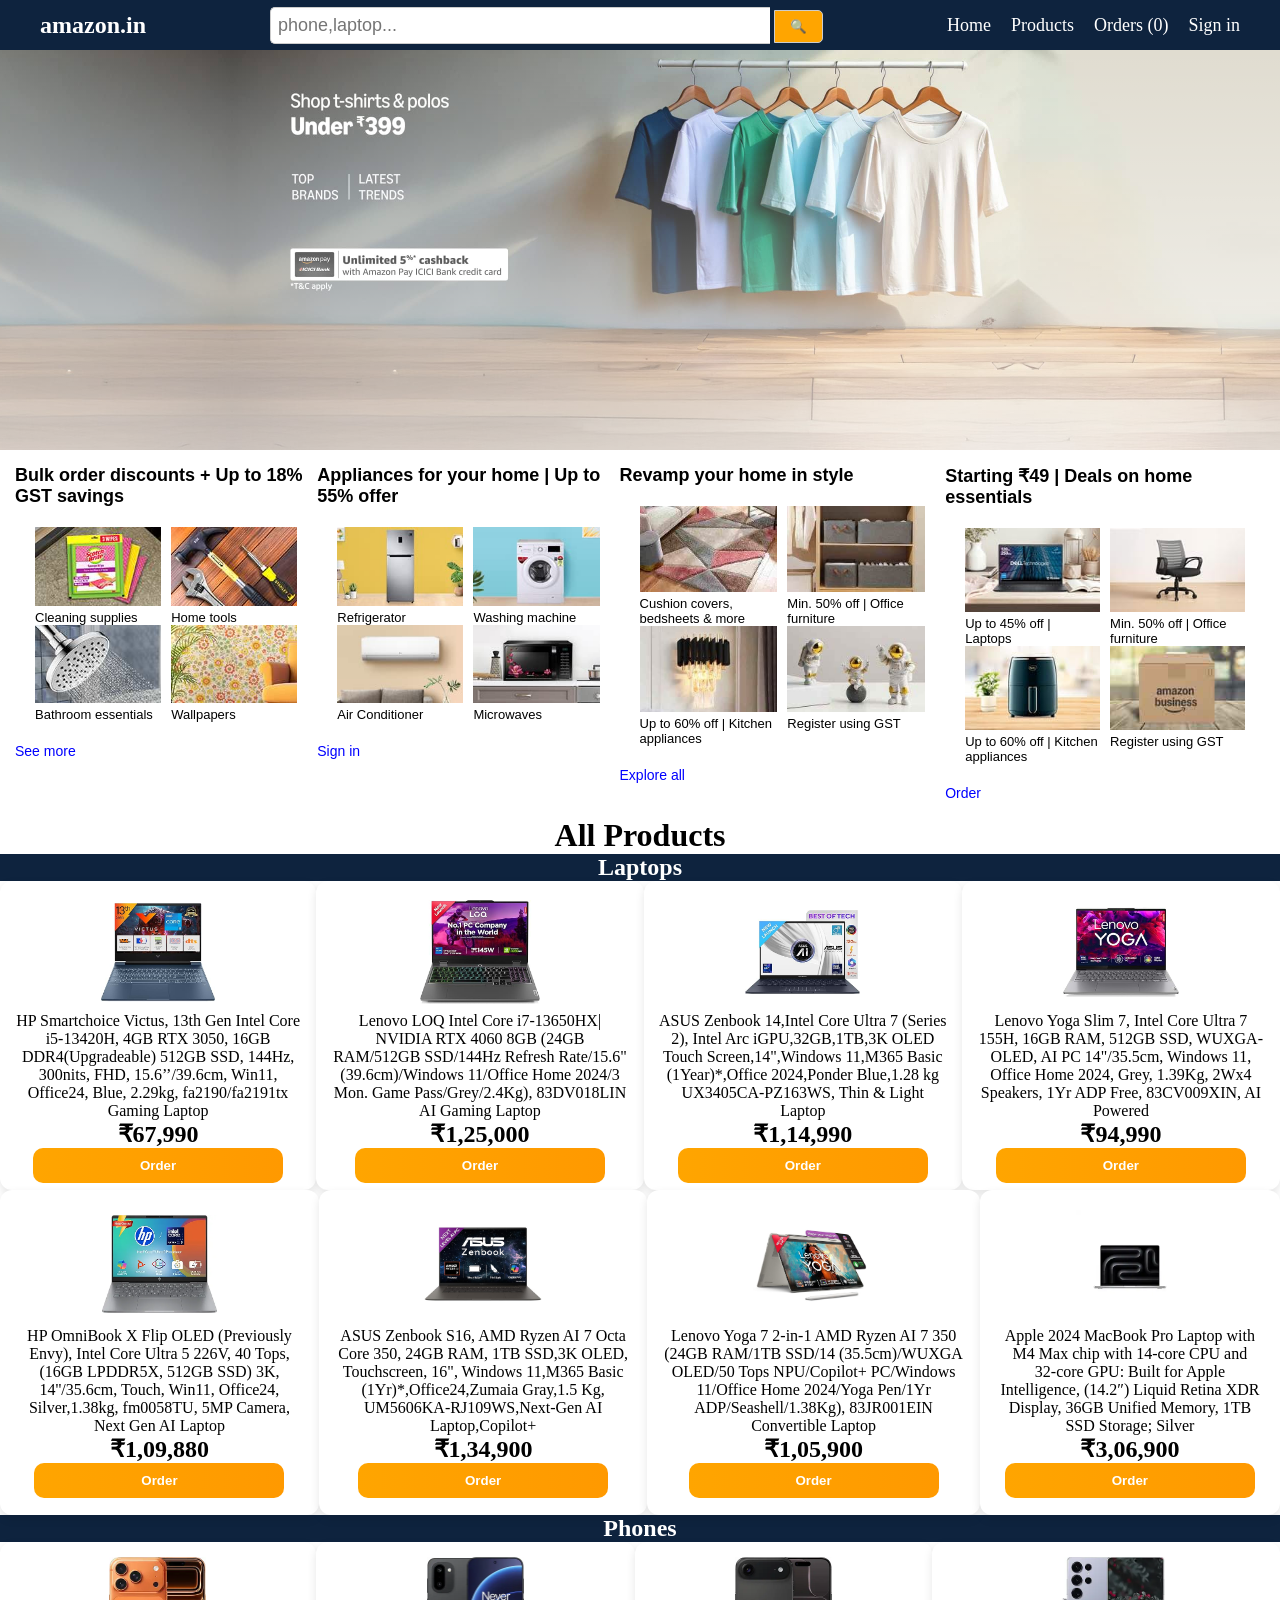
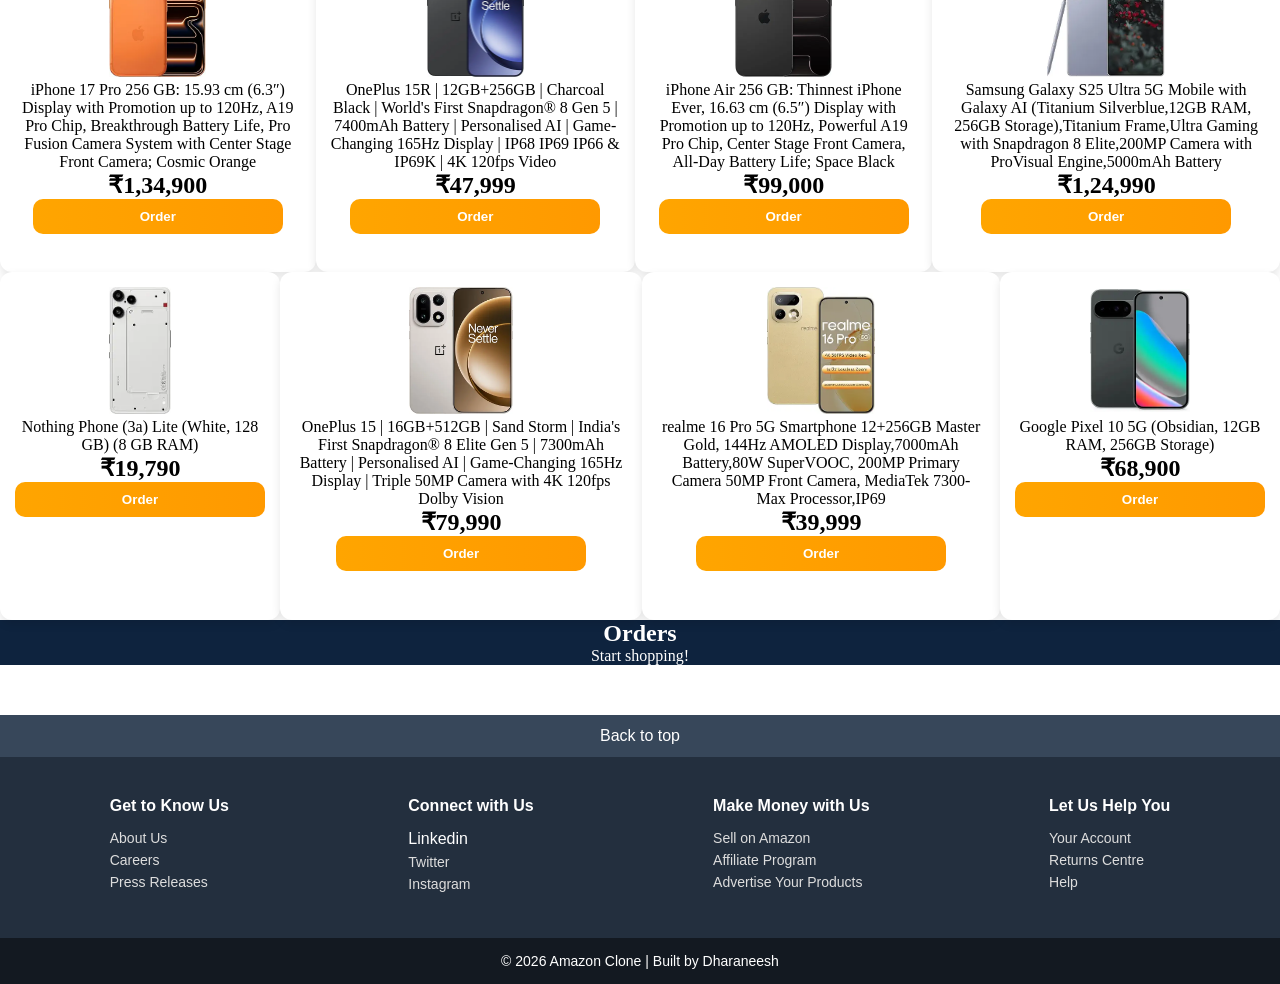
==== index.html @ f6ff7b96 "Add files via upload 🛒 Amazon Clone – E-commerce Frontend Project  This project is a fully respons" ====
<!DOCTYPE html>
<html>
    <head>
        <meta charset="UTF-8">
        <meta name="viewport" content="width=device-width,initial-scale=1.0">
        <title>Amazon Clone</title>
        <link rel="icon" href="alogo.png">
        <link rel="stylesheet" href="style.css">
    </head>
    <body id="home">
        <nav>
            <div class="logo">
                <h1>amazon.in</h1>
            </div>
            <div class="search">
                <form>
                    <input  id="searchbar" type="text" placeholder="phone,laptop...">
                    <button onclick="search(event)">🔍</button>
                </form>
            </div>
            <div class="option">
                <a href="#slide,#products">Home</a>
                <a href="#product-page">Products</a>
                <a href="#orders">Orders (<span id="order-count">0</span>)</a>
                <a href="signin_page.html">Sign in</a>
            </div>
        </nav>
        <div class="banner">
            <img id="slide" src="banner1.jpg">
            <img id="slide" src="banner2.jpg">
            <img id="slide" src="banner3.jpg">
            <img id="slide" src="banner4.jpg">
        </div>
    <div id="products">
    <div class="box1">
        <h3>Bulk order discounts + Up to 18% GST savings</h3>
    <div class="grid">
        <div class="box">
            <img src="mini13.jpg">
            <p>Cleaning supplies</p>
            <img src="mini14.jpg">
            <p>Bathroom essentials</p>
        </div>
        <div class="box">
            <img src="mini15.jpg">
            <p>Home tools</p>
            <img src="mini16.jpg">
            <p>Wallpapers</p>
        </div>
    </div>
        <a href="#product-page">See more</a>
        </div>
    <div class="box2">
        <h3>Appliances for your home | Up to 55% offer</h3>
    <div class="grid">
        <div class="box">
            <img src="mini9.jpg">
            <p>Refrigerator</p>
            <img src="mini10.jpg">
            <p>Air Conditioner</p>
        </div>
        <div class="box">
            <img src="mini11.jpg">
            <p>Washing machine</p>
            <img src="mini12.jpg">
            <p>Microwaves</p>
        </div>
    </div>
        <a href="signin_page.html">Sign in</a>
        </div>
    <div class="box3">
        <h3>Revamp your home in style</h3>
    <div class="grid">
        <div class="box">
            <img src="mini5.jpg">
            <p>Cushion covers, bedsheets & more</p>
            <img src="mini6.jpg">
            <p>Up to 60% off | Kitchen appliances</p>
        </div>
        <div class="box">
            <img src="mini7.jpg">
            <p>Min. 50% off | Office furniture</p>
            <img src="mini8.jpg">
            <p>Register using GST</p>
        </div>
    </div>
        <a href="#">Explore all</a>
        </div>
    <div class="box4">
        <h3>Starting ₹49 | Deals on home essentials</h3>
    <div class="grid">
        <div class="box">
            <img src="mini1.jpg">
            <p>Up to 45% off | Laptops</p>
            <img src="mini2.jpg">
            <p>Up to 60% off | Kitchen appliances</p>
        </div>
        <div class="box">
            <img src="mini3.jpg">
            <p>Min. 50% off | Office furniture</p>
            <img src="mini4.jpg">
            <p>Register using GST</p>
        </div>
    </div>
        <a href="#orders">Order</a>
    </div>
    </div>
    <div class="title1" style="color: black;background-color: white;">
        <h1>All Products</h1>
    </div>
    <section id="product-page">
        <div class="title1">
            <h1>Laptops</h1>
        </div>
        <div id="laptop-row1">
        <div class="Laptop1">
            <img src="item1.jpg">
            <p>HP Smartchoice Victus, 13th Gen Intel Core i5-13420H, 4GB RTX 3050, 16GB DDR4(Upgradeable) 512GB SSD, 144Hz, 300nits, FHD, 15.6’’/39.6cm, Win11, Office24, Blue, 2.29kg, fa2190/fa2191tx Gaming Laptop</p>
            <h2>₹67,990</h2>
            <button onclick="addToOrders(this)">Order</button>
        </div>
        <div class="Laptop2">
            <img src="item2.jpg">
            <p>Lenovo LOQ Intel Core i7-13650HX| NVIDIA RTX 4060 8GB (24GB RAM/512GB SSD/144Hz Refresh Rate/15.6" (39.6cm)/Windows 11/Office Home 2024/3 Mon. Game Pass/Grey/2.4Kg), 83DV018LIN AI Gaming Laptop</p>
            <h2>₹1,25,000</h2>
            <button onclick="addToOrders(this)">Order</button>
        </div>
        <div class="Laptop3">
            <img src="item3.jpg">
            <p>ASUS Zenbook 14,Intel Core Ultra 7 (Series 2), Intel Arc iGPU,32GB,1TB,3K OLED Touch Screen,14",Windows 11,M365 Basic (1Year)*,Office 2024,Ponder Blue,1.28 kg UX3405CA-PZ163WS, Thin & Light Laptop</p>
            <h2>₹1,14,990</h2>
            <button onclick="addToOrders(this)">Order</button>
        </div>
        <div class="Laptop4">
            <img src="item4.jpg">
            <p>Lenovo Yoga Slim 7, Intel Core Ultra 7 155H, 16GB RAM, 512GB SSD, WUXGA-OLED, AI PC 14"/35.5cm, Windows 11, Office Home 2024, Grey, 1.39Kg, 2Wx4 Speakers, 1Yr ADP Free, 83CV009XIN, AI Powered </p>
            <h2>₹94,990</h2>
            <button onclick="addToOrders(this)">Order</button>
        </div>
        </div>
        <div id="laptop-row2">
            <div class="Laptop5">
                <img src="item5.webp">
                <p>HP OmniBook X Flip OLED (Previously Envy), Intel Core Ultra 5 226V, 40 Tops, (16GB LPDDR5X, 512GB SSD) 3K, 14''/35.6cm, Touch, Win11, Office24, Silver,1.38kg, fm0058TU, 5MP Camera, Next Gen AI Laptop</p>
                <h2>₹1,09,880</h2>
                <button onclick="addToOrders(this)">Order</button>
            </div>
            <div class="Laptop6">
                <img src="item6.jpg">
                <p>ASUS Zenbook S16, AMD Ryzen AI 7 Octa Core 350, 24GB RAM, 1TB SSD,3K OLED, Touchscreen, 16", Windows 11,M365 Basic (1Yr)*,Office24,Zumaia Gray,1.5 Kg, UM5606KA-RJ109WS,Next-Gen AI Laptop,Copilot+</p>
                <h2>₹1,34,900</h2>
                <button onclick="addToOrders(this)">Order</button>
            </div>
            <div class="Laptop7">
                <img src="item7.jpg">
                <p>Lenovo Yoga 7 2-in-1 AMD Ryzen AI 7 350 (24GB RAM/1TB SSD/14 (35.5cm)/WUXGA OLED/50 Tops NPU/Copilot+ PC/Windows 11/Office Home 2024/Yoga Pen/1Yr ADP/Seashell/1.38Kg), 83JR001EIN Convertible Laptop</p>
                <h2>₹1,05,900</h2>
                <button onclick="addToOrders(this)">Order</button>
            </div>
            <div class="Laptop8">
                <img src="item8.jpg">
                <p>Apple 2024 MacBook Pro Laptop with M4 Max chip with 14‑core CPU and 32‑core GPU: Built for Apple Intelligence, (14.2″) Liquid Retina XDR Display, 36GB Unified Memory, 1TB SSD Storage; Silver</p>
                <h2>₹3,06,900</h2>
                <button onclick="addToOrders(this)">Order</button>
            </div>
        </div>
        <div class="title1">
            <h1>Phones</h1>
        </div>
        
        <div id="phones-row1">
            <div class="phone1">
                <img src="product1.webp">
                <p>iPhone 17 Pro 256 GB: 15.93 cm (6.3″) Display with Promotion up to 120Hz, A19 Pro Chip, Breakthrough Battery Life, Pro Fusion Camera System with Center Stage Front Camera; Cosmic Orange</p>
                <h2>₹1,34,900</h2>
                <button onclick="addToOrders(this)">Order</button>
            </div>
            <div class="phone2">
                <img src="product2.webp">
                <p>OnePlus 15R | 12GB+256GB | Charcoal Black | World's First Snapdragon® 8 Gen 5 | 7400mAh Battery | Personalised AI | Game-Changing 165Hz Display | IP68 IP69 IP66 & IP69K | 4K 120fps Video</p>
                <h2>₹47,999</h2>
                <button onclick="addToOrders(this)">Order</button>
            </div>
            <div class="phone3">
                <img src="product3.webp">
                <p>iPhone Air 256 GB: Thinnest iPhone Ever, 16.63 cm (6.5″) Display with Promotion up to 120Hz, Powerful A19 Pro Chip, Center Stage Front Camera, All-Day Battery Life; Space Black</p>
                <h2>₹99,000</h2>
                <button onclick="addToOrders(this)">Order</button>
            </div>
            <div class="phone4">
                <img src="product4.webp">
                <p>Samsung Galaxy S25 Ultra 5G Mobile with Galaxy AI (Titanium Silverblue,12GB RAM, 256GB Storage),Titanium Frame,Ultra Gaming with Snapdragon 8 Elite,200MP Camera with ProVisual Engine,5000mAh Battery</p>
                <h2>₹1,24,990</h2>
                <button onclick="addToOrders(this)">Order</button>
            </div>
        </div>
        <div id="phones-row2">
            <div class="phone5">
                <img src="product5.webp" alt="">
                <p>Nothing Phone (3a) Lite (White, 128 GB) (8 GB RAM)</p>
                <h2>₹19,790</h2>
                <button onclick="addToOrders(this)">Order</button>
            </div>
            <div class="phone6">
                <img src="product6.webp">
                <p>OnePlus 15 | 16GB+512GB | Sand Storm | India's First Snapdragon® 8 Elite Gen 5 | 7300mAh Battery | Personalised AI | Game-Changing 165Hz Display | Triple 50MP Camera with 4K 120fps Dolby Vision</p>
                <h2>₹79,990</h2>
                <button onclick="addToOrders(this)">Order</button>
            </div>
            <div class="phone7">
                <img src="product7.webp">
                <p>realme 16 Pro 5G Smartphone 12+256GB Master Gold, 144Hz AMOLED Display,7000mAh Battery,80W SuperVOOC, 200MP Primary Camera 50MP Front Camera, MediaTek 7300-Max Processor,IP69</p>
                <h2>₹39,999</h2>
                <button onclick="addToOrders(this)">Order</button>
            </div>
            <div class="phone8">
                <img src="product8.webp">
                <p>Google
Pixel 10 5G (Obsidian, 12GB RAM, 256GB Storage)</p>
                <h2>₹68,900</h2>
                <button onclick="addToOrders(this)">Order</button>
            </div>
        </div>
    </section>
    <section id="orders">
        <div class="title1">
            <h1>Orders</h1>
            <p id="empty-message"> Start shopping!</p>
        </div>
        <div id="orders-container"></div>
    </section>
    <footer class="amazon-footer">
  
  <div class="footer-top">
    <a href="#home">Back to top</a>
  </div>

  <div class="footer-links">
    <div class="footer-column">
      <h4>Get to Know Us</h4>
      <p>About Us</p>
      <p>Careers</p>
      <p>Press Releases</p>
    </div>

    <div class="footer-column">
      <h4>Connect with Us</h4>
      <a href="https://www.linkedin.com/in/c-r-dharaneesh-1b27ba3b1/">Linkedin</a>
      <p>Twitter</p>
      <p>Instagram</p>
    </div>

    <div class="footer-column">
      <h4>Make Money with Us</h4>
      <p>Sell on Amazon</p>
      <p>Affiliate Program</p>
      <p>Advertise Your Products</p>
    </div>

    <div class="footer-column">
      <h4>Let Us Help You</h4>
      <p>Your Account</p>
      <p>Returns Centre</p>
      <p>Help</p>
    </div>
  </div>

  <div class="footer-bottom">
    <p>© 2026 Amazon Clone | Built by Dharaneesh</p>
  </div>

</footer>
    <script src="script.js"></script>
    </body>
</html>
---- style.css ----
* {
    margin: 0;
    padding: 0;
    box-sizing: border-box;
    
}
html{
    scroll-behavior: smooth;
}

nav {
    width:100%;
    display: flex;
    justify-content:space-between;
    align-items: center;
    padding: 10px 40px;
    background-color: #0e233e;
    color: white;
    height: 50px;
}
.search{
    display: flex;
    align-items: center;
    border: 2px solid transparent;
    
}
#searchbar{
    width: 500px;
    padding: 7px;
    font-size: large;
    border: 1px solid #ccc;
    border-right: none;
    outline: none;
    border-radius:  5px 0 0 5px;
}
.search button{
    padding: 8px 15px;
    background-color: orange;
    border-left: none;
    border:1px solid #ccc;
    outline: none;
    border-radius: 0 5px 5px 0;
}
.search button:hover{
    background-color: rgb(235, 163, 31);
}
.search:hover{
    border:3px solid orange;
}

.option {
    font-size: large;
    display: flex;
    gap: 20px;
}
a{
    text-decoration: none;
    color:white;
}
.banner{
    height: 600px;
    width: 100%;
    position: relative;
    overflow: hidden;
}
.banner img {
    display: flex;
    width: 100%;
    height: 100%;
    object-fit: cover;
}
.banner::after{
    content: "";
    position: absolute;
    bottom: 0;
    width: 100%;
    height: 600px;
    background: linear-gradient(to bottom,transparent,white);

}
#products{
    display: flex;
    width:100%;
    background:white;
    padding:15px;
    font-family:Arial;
    margin-top: -200px;
    position: relative;

    
}

#products h3{
    font-size:18px;
}

.grid{
    display:grid;
    grid-template-columns:1fr 1fr;
    gap:10px;
    padding: 20px;
}

.box img{
    width:100%;
}

.box p{
    font-size:13px;
}

#products a{
    color:blue;
    text-decoration:none;
    font-size:14px;   
}
.title1 {
    background-color: #0e233e;
    color: white;
    text-align: center;
    
}
#product-page > div > div {
    background: white;
    padding: 15px;
    border-radius: 12px;
    box-shadow: 0 4px 10px rgba(0,0,0,0.1);
    transition: 0.3s ease;
}
#product-page > div > div:hover {
    transform: translateY(-8px);
    box-shadow: 0 8px 20px rgba(0,0,0,0.2);
}

#laptop-row1,#laptop-row2{
    justify-content: space-around;
    text-align: center;
    display: flex;
    width: 100%;
}
#product-page button{
    width: 250px;
    align-items: baseline;
    margin-top: auto;
    padding: 10px;
    border-radius: 10px;
}
#product-page img{
    width: 40%;
    height: 40%;
    object-fit: contain;
}
#phones-row1,#phones-row2{
    justify-content: space-around;
    text-align: center;
    display: flex;
    width:100%;
}
#product-page button {
    background: linear-gradient(to right, orange, #ff9900);
    border: none;
    color: white;
    font-weight: bold;
    transition: 0.3s;
}

#product-page button:hover {
    background: linear-gradient(to right, #ff9900, #ff7700);
    transform: scale(1.05);
    cursor: pointer;
}
.order-card {
    background: white;
    padding: 15px;
    margin: 10px;
    border-radius: 10px;
    box-shadow: 0 5px 15px rgba(0,0,0,0.1);
    width: 30%;
    height: 30%;
}
.order-card img{
    width: 20%;
    height: 20%;
}
#orders-container {
  display: flex;
  flex-wrap: wrap;  
  gap: 20px;
}
.amazon-footer {
  margin-top: 50px;
  font-family: Arial, sans-serif;
}


.footer-top {
  background-color: #37475a;
  color: white;
  text-align: center;
  padding: 12px;
  cursor: pointer;
}

.footer-top:hover {
  background-color: #485769;
}


.footer-links {
  background-color: #232F3E;
  color: white;
  display: flex;
  justify-content: space-around;
  padding: 40px 20px;
  flex-wrap: wrap;
}

.footer-column h4 {
  margin-bottom: 15px;
}

.footer-column p {
  margin: 6px 0;
  font-size: 14px;
  color: #ddd;
  cursor: pointer;
}

.footer-column p:hover {
  text-decoration: underline;
}


.footer-bottom {
  background-color: #131921;
  color: white;
  text-align: center;
  padding: 15px;
  font-size: 14px;
}
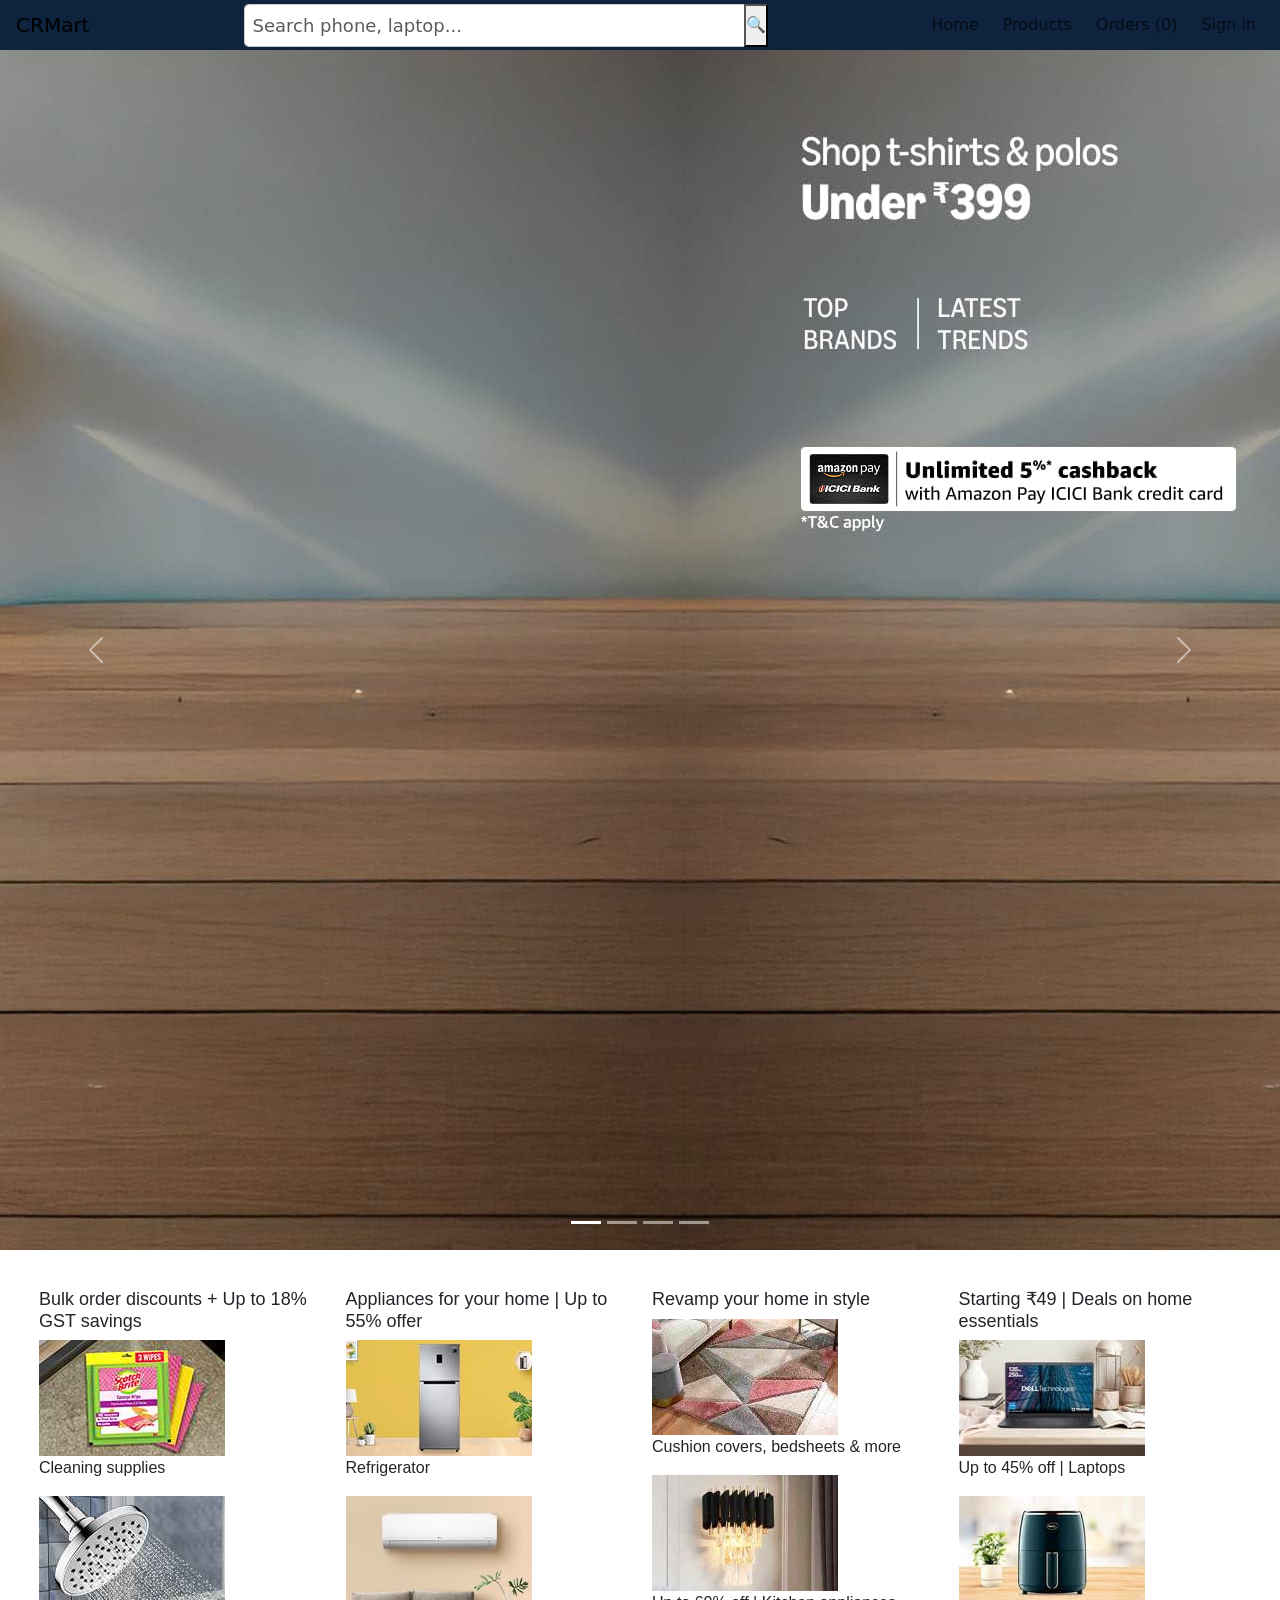
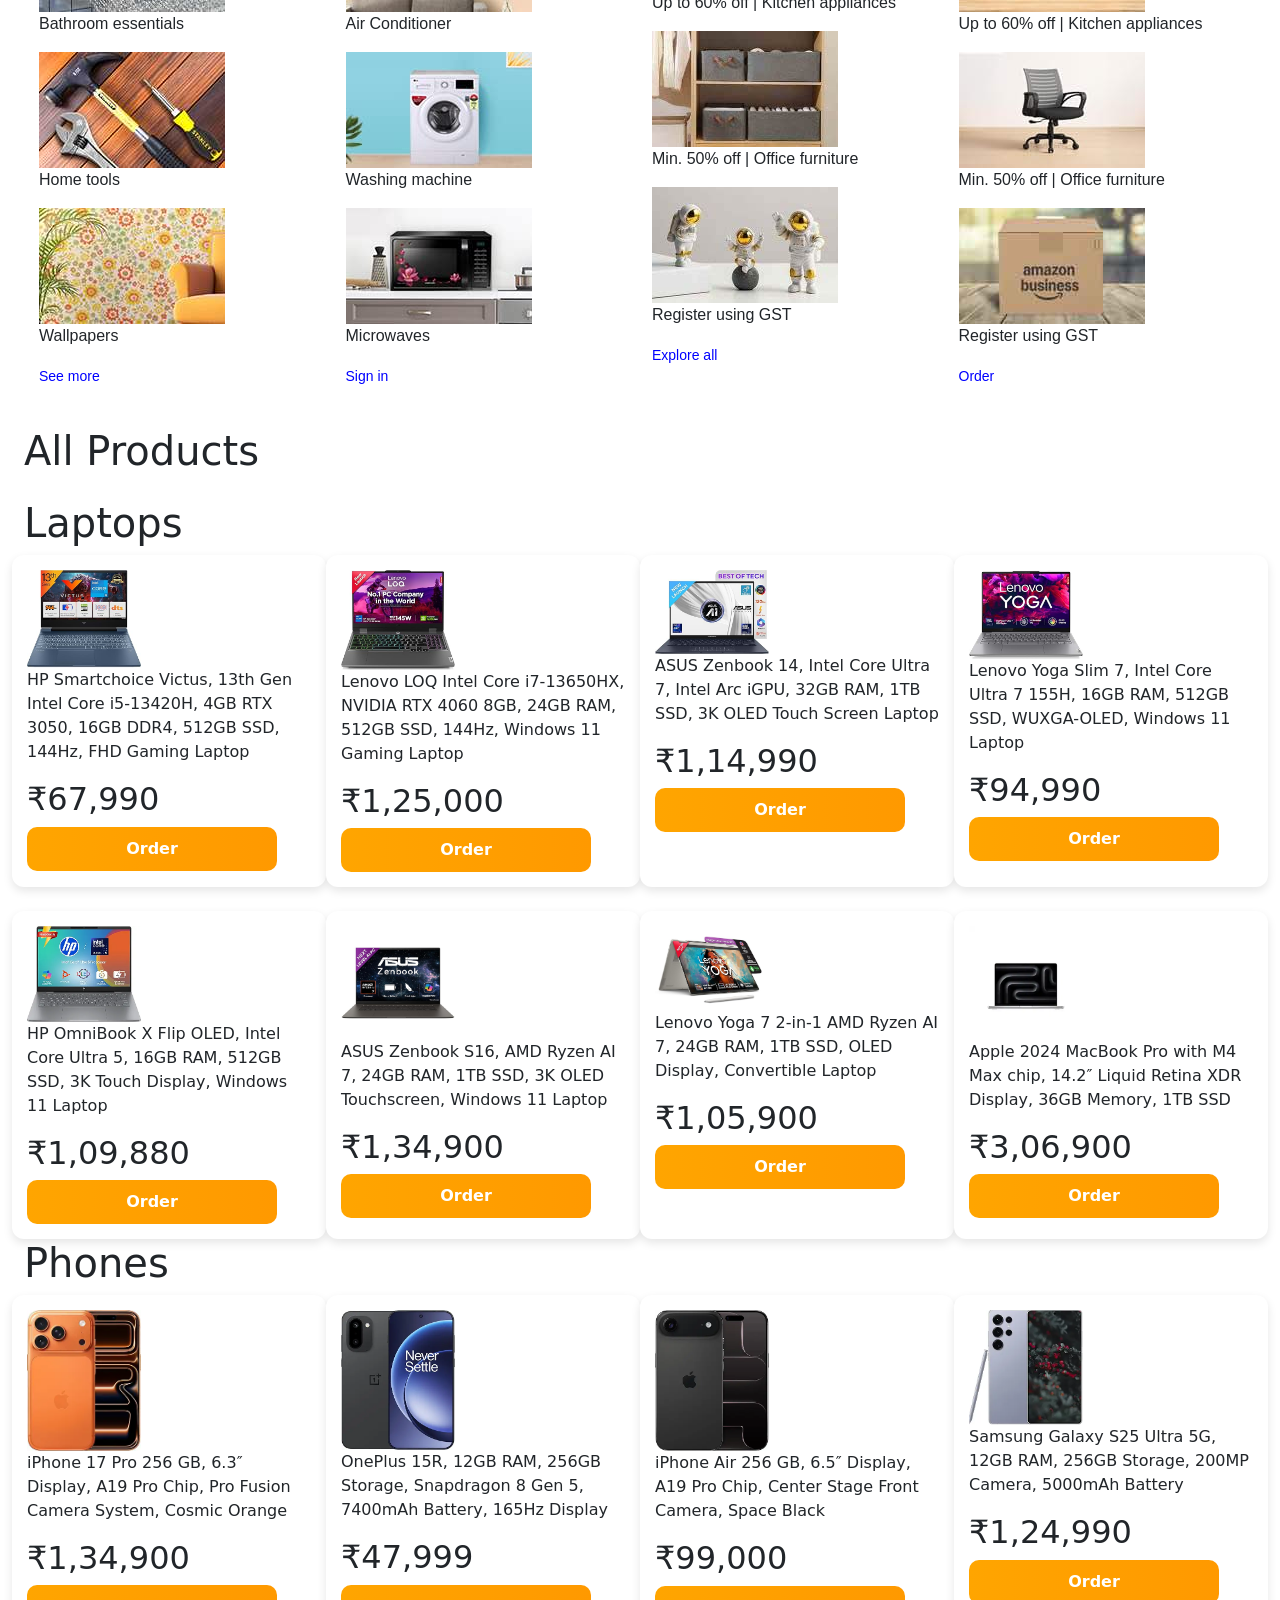
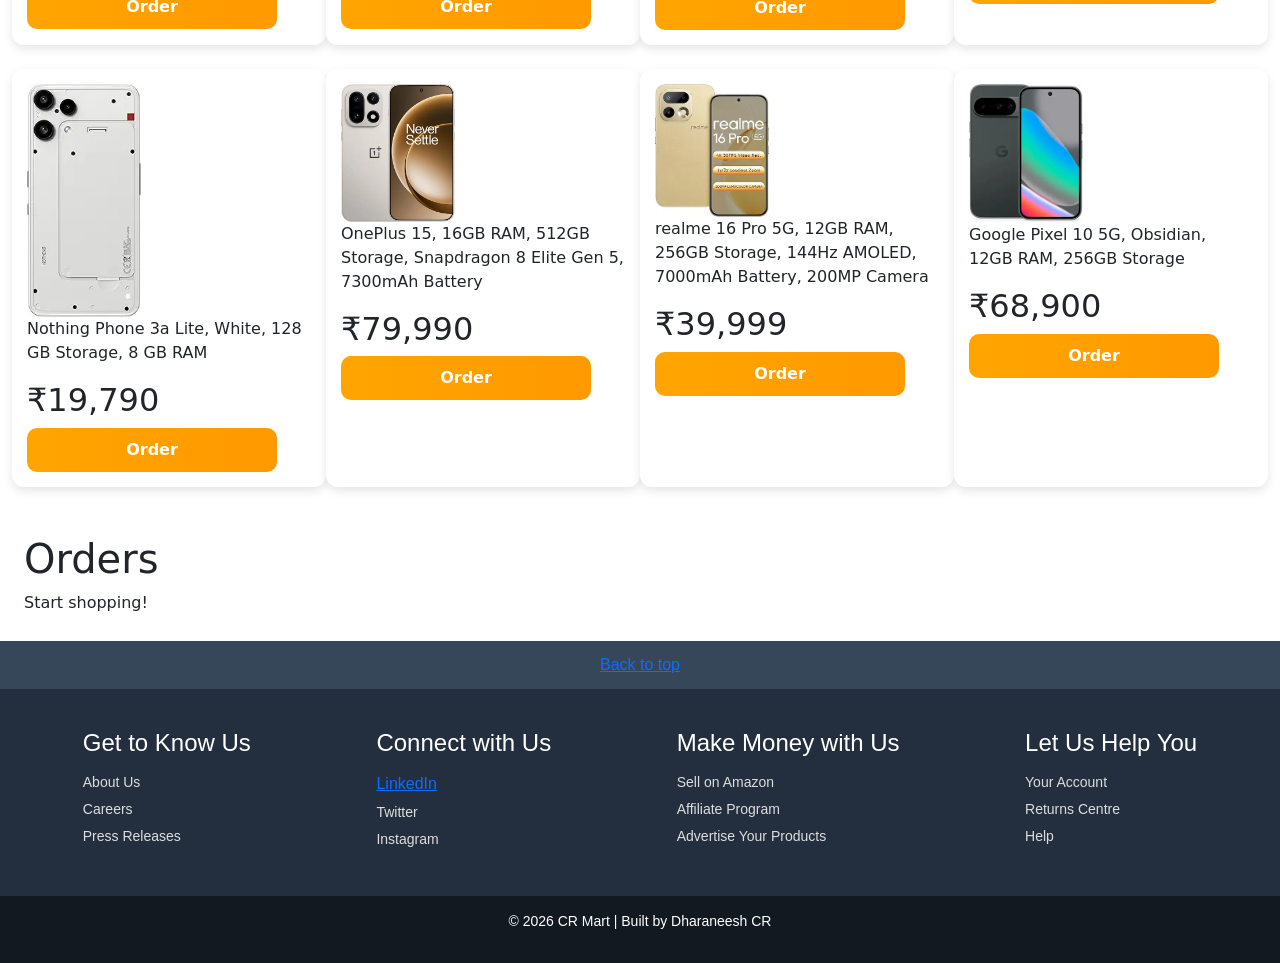
==== commit 8a3e2413: "Update index.html" ====
--- a/index.html
+++ b/index.html
@@ -1,275 +1,228 @@
 <!DOCTYPE html>
-<html>
-    <head>
-        <meta charset="UTF-8">
-        <meta name="viewport" content="width=device-width,initial-scale=1.0">
-        <title>Amazon Clone</title>
-        <link rel="icon" href="alogo.png">
-        <link rel="stylesheet" href="style.css">
-    </head>
-    <body id="home">
-        <nav>
-            <div class="logo">
-                <h1>amazon.in</h1>
-            </div>
-            <div class="search">
-                <form>
-                    <input  id="searchbar" type="text" placeholder="phone,laptop...">
-                    <button onclick="search(event)">🔍</button>
-                </form>
-            </div>
-            <div class="option">
-                <a href="#slide,#products">Home</a>
-                <a href="#product-page">Products</a>
-                <a href="#orders">Orders (<span id="order-count">0</span>)</a>
-                <a href="signin_page.html">Sign in</a>
-            </div>
-        </nav>
-        <div class="banner">
-            <img id="slide" src="banner1.jpg">
-            <img id="slide" src="banner2.jpg">
-            <img id="slide" src="banner3.jpg">
-            <img id="slide" src="banner4.jpg">
-        </div>
-    <div id="products">
-    <div class="box1">
-        <h3>Bulk order discounts + Up to 18% GST savings</h3>
-    <div class="grid">
-        <div class="box">
-            <img src="mini13.jpg">
-            <p>Cleaning supplies</p>
-            <img src="mini14.jpg">
-            <p>Bathroom essentials</p>
-        </div>
-        <div class="box">
-            <img src="mini15.jpg">
-            <p>Home tools</p>
-            <img src="mini16.jpg">
-            <p>Wallpapers</p>
-        </div>
-    </div>
-        <a href="#product-page">See more</a>
-        </div>
-    <div class="box2">
-        <h3>Appliances for your home | Up to 55% offer</h3>
-    <div class="grid">
-        <div class="box">
-            <img src="mini9.jpg">
-            <p>Refrigerator</p>
-            <img src="mini10.jpg">
-            <p>Air Conditioner</p>
-        </div>
-        <div class="box">
-            <img src="mini11.jpg">
-            <p>Washing machine</p>
-            <img src="mini12.jpg">
-            <p>Microwaves</p>
-        </div>
-    </div>
-        <a href="signin_page.html">Sign in</a>
-        </div>
-    <div class="box3">
-        <h3>Revamp your home in style</h3>
-    <div class="grid">
-        <div class="box">
-            <img src="mini5.jpg">
-            <p>Cushion covers, bedsheets & more</p>
-            <img src="mini6.jpg">
-            <p>Up to 60% off | Kitchen appliances</p>
-        </div>
-        <div class="box">
-            <img src="mini7.jpg">
-            <p>Min. 50% off | Office furniture</p>
-            <img src="mini8.jpg">
-            <p>Register using GST</p>
-        </div>
-    </div>
-        <a href="#">Explore all</a>
-        </div>
-    <div class="box4">
-        <h3>Starting ₹49 | Deals on home essentials</h3>
-    <div class="grid">
-        <div class="box">
-            <img src="mini1.jpg">
-            <p>Up to 45% off | Laptops</p>
-            <img src="mini2.jpg">
-            <p>Up to 60% off | Kitchen appliances</p>
-        </div>
-        <div class="box">
-            <img src="mini3.jpg">
-            <p>Min. 50% off | Office furniture</p>
-            <img src="mini4.jpg">
-            <p>Register using GST</p>
-        </div>
-    </div>
-        <a href="#orders">Order</a>
-    </div>
-    </div>
-    <div class="title1" style="color: black;background-color: white;">
-        <h1>All Products</h1>
-    </div>
-    <section id="product-page">
-        <div class="title1">
-            <h1>Laptops</h1>
-        </div>
-        <div id="laptop-row1">
-        <div class="Laptop1">
-            <img src="item1.jpg">
-            <p>HP Smartchoice Victus, 13th Gen Intel Core i5-13420H, 4GB RTX 3050, 16GB DDR4(Upgradeable) 512GB SSD, 144Hz, 300nits, FHD, 15.6’’/39.6cm, Win11, Office24, Blue, 2.29kg, fa2190/fa2191tx Gaming Laptop</p>
-            <h2>₹67,990</h2>
-            <button onclick="addToOrders(this)">Order</button>
-        </div>
-        <div class="Laptop2">
-            <img src="item2.jpg">
-            <p>Lenovo LOQ Intel Core i7-13650HX| NVIDIA RTX 4060 8GB (24GB RAM/512GB SSD/144Hz Refresh Rate/15.6" (39.6cm)/Windows 11/Office Home 2024/3 Mon. Game Pass/Grey/2.4Kg), 83DV018LIN AI Gaming Laptop</p>
-            <h2>₹1,25,000</h2>
-            <button onclick="addToOrders(this)">Order</button>
-        </div>
-        <div class="Laptop3">
-            <img src="item3.jpg">
-            <p>ASUS Zenbook 14,Intel Core Ultra 7 (Series 2), Intel Arc iGPU,32GB,1TB,3K OLED Touch Screen,14",Windows 11,M365 Basic (1Year)*,Office 2024,Ponder Blue,1.28 kg UX3405CA-PZ163WS, Thin & Light Laptop</p>
-            <h2>₹1,14,990</h2>
-            <button onclick="addToOrders(this)">Order</button>
-        </div>
-        <div class="Laptop4">
-            <img src="item4.jpg">
-            <p>Lenovo Yoga Slim 7, Intel Core Ultra 7 155H, 16GB RAM, 512GB SSD, WUXGA-OLED, AI PC 14"/35.5cm, Windows 11, Office Home 2024, Grey, 1.39Kg, 2Wx4 Speakers, 1Yr ADP Free, 83CV009XIN, AI Powered </p>
-            <h2>₹94,990</h2>
-            <button onclick="addToOrders(this)">Order</button>
-        </div>
-        </div>
-        <div id="laptop-row2">
-            <div class="Laptop5">
-                <img src="item5.webp">
-                <p>HP OmniBook X Flip OLED (Previously Envy), Intel Core Ultra 5 226V, 40 Tops, (16GB LPDDR5X, 512GB SSD) 3K, 14''/35.6cm, Touch, Win11, Office24, Silver,1.38kg, fm0058TU, 5MP Camera, Next Gen AI Laptop</p>
-                <h2>₹1,09,880</h2>
-                <button onclick="addToOrders(this)">Order</button>
-            </div>
-            <div class="Laptop6">
-                <img src="item6.jpg">
-                <p>ASUS Zenbook S16, AMD Ryzen AI 7 Octa Core 350, 24GB RAM, 1TB SSD,3K OLED, Touchscreen, 16", Windows 11,M365 Basic (1Yr)*,Office24,Zumaia Gray,1.5 Kg, UM5606KA-RJ109WS,Next-Gen AI Laptop,Copilot+</p>
-                <h2>₹1,34,900</h2>
-                <button onclick="addToOrders(this)">Order</button>
-            </div>
-            <div class="Laptop7">
-                <img src="item7.jpg">
-                <p>Lenovo Yoga 7 2-in-1 AMD Ryzen AI 7 350 (24GB RAM/1TB SSD/14 (35.5cm)/WUXGA OLED/50 Tops NPU/Copilot+ PC/Windows 11/Office Home 2024/Yoga Pen/1Yr ADP/Seashell/1.38Kg), 83JR001EIN Convertible Laptop</p>
-                <h2>₹1,05,900</h2>
-                <button onclick="addToOrders(this)">Order</button>
-            </div>
-            <div class="Laptop8">
-                <img src="item8.jpg">
-                <p>Apple 2024 MacBook Pro Laptop with M4 Max chip with 14‑core CPU and 32‑core GPU: Built for Apple Intelligence, (14.2″) Liquid Retina XDR Display, 36GB Unified Memory, 1TB SSD Storage; Silver</p>
-                <h2>₹3,06,900</h2>
-                <button onclick="addToOrders(this)">Order</button>
-            </div>
-        </div>
-        <div class="title1">
-            <h1>Phones</h1>
-        </div>
-        
-        <div id="phones-row1">
-            <div class="phone1">
-                <img src="product1.webp">
-                <p>iPhone 17 Pro 256 GB: 15.93 cm (6.3″) Display with Promotion up to 120Hz, A19 Pro Chip, Breakthrough Battery Life, Pro Fusion Camera System with Center Stage Front Camera; Cosmic Orange</p>
-                <h2>₹1,34,900</h2>
-                <button onclick="addToOrders(this)">Order</button>
-            </div>
-            <div class="phone2">
-                <img src="product2.webp">
-                <p>OnePlus 15R | 12GB+256GB | Charcoal Black | World's First Snapdragon® 8 Gen 5 | 7400mAh Battery | Personalised AI | Game-Changing 165Hz Display | IP68 IP69 IP66 & IP69K | 4K 120fps Video</p>
-                <h2>₹47,999</h2>
-                <button onclick="addToOrders(this)">Order</button>
-            </div>
-            <div class="phone3">
-                <img src="product3.webp">
-                <p>iPhone Air 256 GB: Thinnest iPhone Ever, 16.63 cm (6.5″) Display with Promotion up to 120Hz, Powerful A19 Pro Chip, Center Stage Front Camera, All-Day Battery Life; Space Black</p>
-                <h2>₹99,000</h2>
-                <button onclick="addToOrders(this)">Order</button>
-            </div>
-            <div class="phone4">
-                <img src="product4.webp">
-                <p>Samsung Galaxy S25 Ultra 5G Mobile with Galaxy AI (Titanium Silverblue,12GB RAM, 256GB Storage),Titanium Frame,Ultra Gaming with Snapdragon 8 Elite,200MP Camera with ProVisual Engine,5000mAh Battery</p>
-                <h2>₹1,24,990</h2>
-                <button onclick="addToOrders(this)">Order</button>
-            </div>
-        </div>
-        <div id="phones-row2">
-            <div class="phone5">
-                <img src="product5.webp" alt="">
-                <p>Nothing Phone (3a) Lite (White, 128 GB) (8 GB RAM)</p>
-                <h2>₹19,790</h2>
-                <button onclick="addToOrders(this)">Order</button>
-            </div>
-            <div class="phone6">
-                <img src="product6.webp">
-                <p>OnePlus 15 | 16GB+512GB | Sand Storm | India's First Snapdragon® 8 Elite Gen 5 | 7300mAh Battery | Personalised AI | Game-Changing 165Hz Display | Triple 50MP Camera with 4K 120fps Dolby Vision</p>
-                <h2>₹79,990</h2>
-                <button onclick="addToOrders(this)">Order</button>
-            </div>
-            <div class="phone7">
-                <img src="product7.webp">
-                <p>realme 16 Pro 5G Smartphone 12+256GB Master Gold, 144Hz AMOLED Display,7000mAh Battery,80W SuperVOOC, 200MP Primary Camera 50MP Front Camera, MediaTek 7300-Max Processor,IP69</p>
-                <h2>₹39,999</h2>
-                <button onclick="addToOrders(this)">Order</button>
-            </div>
-            <div class="phone8">
-                <img src="product8.webp">
-                <p>Google
-Pixel 10 5G (Obsidian, 12GB RAM, 256GB Storage)</p>
-                <h2>₹68,900</h2>
-                <button onclick="addToOrders(this)">Order</button>
-            </div>
-        </div>
+<html lang="en">
+<head>
+  <meta charset="UTF-8" />
+  <meta name="viewport" content="width=device-width, initial-scale=1.0" />
+  <title>CR Mart</title>
+  <link rel="stylesheet" href="style.css" />
+
+  <link href="https://cdn.jsdelivr.net/npm/bootstrap@5.3.3/dist/css/bootstrap.min.css" rel="stylesheet" />
+</head>
+
+<body id="home">
+  <nav class="navbar navbar-expand-lg sticky-top">
+    <div class="container-fluid px-3">
+      <a class="navbar-brand" href="#home">CR<span>Mart</span></a>
+
+      <button class="navbar-toggler bg-light" type="button" data-bs-toggle="collapse" data-bs-target="#mainNavbar" aria-controls="mainNavbar" aria-expanded="false" aria-label="Toggle navigation">
+        <span class="navbar-toggler-icon"></span>
+      </button>
+
+      <div class="collapse navbar-collapse" id="mainNavbar">
+        <form class="search-form d-flex mx-lg-auto" onsubmit="search(event)">
+          <input id="searchbar" class="form-control" type="search" placeholder="Search phone, laptop..." aria-label="Search" />
+          <button type="submit">🔍</button>
+        </form>
+
+        <ul class="navbar-nav ms-lg-3 gap-lg-2">
+          <li class="nav-item"><a class="nav-link" href="#slide">Home</a></li>
+          <li class="nav-item"><a class="nav-link" href="#product-page">Products</a></li>
+          <li class="nav-item"><a class="nav-link" href="#orders">Orders (<span id="order-count">0</span>)</a></li>
+          <li class="nav-item"><a class="nav-link" href="signin_page.html">Sign in</a></li>
+        </ul>
+      </div>
+    </div>
+  </nav>
+
+  <section id="slide">
+    <div id="mainBanner" class="carousel slide" data-bs-ride="carousel">
+      <div class="carousel-indicators">
+        <button type="button" data-bs-target="#mainBanner" data-bs-slide-to="0" class="active" aria-current="true" aria-label="Slide 1"></button>
+        <button type="button" data-bs-target="#mainBanner" data-bs-slide-to="1" aria-label="Slide 2"></button>
+        <button type="button" data-bs-target="#mainBanner" data-bs-slide-to="2" aria-label="Slide 3"></button>
+        <button type="button" data-bs-target="#mainBanner" data-bs-slide-to="3" aria-label="Slide 4"></button>
+      </div>
+      <div class="carousel-inner">
+        <div class="carousel-item active">
+          <img src="banner1.jpg" alt="Banner 1" />
+        </div>
+        <div class="carousel-item">
+          <img src="banner2.jpg" alt="Banner 2" />
+        </div>
+        <div class="carousel-item">
+          <img src="banner3.jpg" alt="Banner 3" />
+        </div>
+        <div class="carousel-item">
+          <img src="banner4.jpg" alt="Banner 4" />
+        </div>
+      </div>
+      <button class="carousel-control-prev" type="button" data-bs-target="#mainBanner" data-bs-slide="prev">
+        <span class="carousel-control-prev-icon" aria-hidden="true"></span>
+        <span class="visually-hidden">Previous</span>
+      </button>
+      <button class="carousel-control-next" type="button" data-bs-target="#mainBanner" data-bs-slide="next">
+        <span class="carousel-control-next-icon" aria-hidden="true"></span>
+        <span class="visually-hidden">Next</span>
+      </button>
+    </div>
+  </section>
+
+
+  <main class="container-fluid px-3 px-md-4">
+    <section id="products" class="my-4">
+      <div class="row g-4">
+        <div class="col-12 col-md-6 col-xl-3">
+          <div class="category-card">
+            <h3>Bulk order discounts + Up to 18% GST savings</h3>
+            <div class="mini-grid">
+              <div><img src="mini13.jpg" alt="Cleaning supplies"><p>Cleaning supplies</p></div>
+              <div><img src="mini14.jpg" alt="Bathroom essentials"><p>Bathroom essentials</p></div>
+              <div><img src="mini15.jpg" alt="Home tools"><p>Home tools</p></div>
+              <div><img src="mini16.jpg" alt="Wallpapers"><p>Wallpapers</p></div>
+            </div>
+            <a href="#product-page">See more</a>
+          </div>
+        </div>
+
+        <div class="col-12 col-md-6 col-xl-3">
+          <div class="category-card">
+            <h3>Appliances for your home | Up to 55% offer</h3>
+            <div class="mini-grid">
+              <div><img src="mini9.jpg" alt="Refrigerator"><p>Refrigerator</p></div>
+              <div><img src="mini10.jpg" alt="Air Conditioner"><p>Air Conditioner</p></div>
+              <div><img src="mini11.jpg" alt="Washing machine"><p>Washing machine</p></div>
+              <div><img src="mini12.jpg" alt="Microwaves"><p>Microwaves</p></div>
+            </div>
+            <a href="signin_page.html">Sign in</a>
+          </div>
+        </div>
+
+        <div class="col-12 col-md-6 col-xl-3">
+          <div class="category-card">
+            <h3>Revamp your home in style</h3>
+            <div class="mini-grid">
+              <div><img src="mini5.jpg" alt="Bedsheets"><p>Cushion covers, bedsheets & more</p></div>
+              <div><img src="mini6.jpg" alt="Kitchen appliances"><p>Up to 60% off | Kitchen appliances</p></div>
+              <div><img src="mini7.jpg" alt="Office furniture"><p>Min. 50% off | Office furniture</p></div>
+              <div><img src="mini8.jpg" alt="GST registration"><p>Register using GST</p></div>
+            </div>
+            <a href="#product-page">Explore all</a>
+          </div>
+        </div>
+
+        <div class="col-12 col-md-6 col-xl-3">
+          <div class="category-card">
+            <h3>Starting ₹49 | Deals on home essentials</h3>
+            <div class="mini-grid">
+              <div><img src="mini1.jpg" alt="Laptops"><p>Up to 45% off | Laptops</p></div>
+              <div><img src="mini2.jpg" alt="Kitchen appliances"><p>Up to 60% off | Kitchen appliances</p></div>
+              <div><img src="mini3.jpg" alt="Office furniture"><p>Min. 50% off | Office furniture</p></div>
+              <div><img src="mini4.jpg" alt="GST registration"><p>Register using GST</p></div>
+            </div>
+            <a href="#orders">Order</a>
+          </div>
+        </div>
+      </div>
     </section>
-    <section id="orders">
-        <div class="title1">
-            <h1>Orders</h1>
-            <p id="empty-message"> Start shopping!</p>
-        </div>
-        <div id="orders-container"></div>
+
+    <div class="section-title"><h1>All Products</h1></div>
+
+    <section id="product-page" class="my-4">
+      <div class="section-title"><h1>Laptops</h1></div>
+      <div class="row g-4">
+
+    <div class="col-12 col-sm-6 col-lg-4 col-xl-3">
+        <div class="product-card"><img src="item1.jpg" alt="HP Laptop"><p>HP Smartchoice Victus, 13th Gen Intel Core i5-13420H, 4GB RTX 3050, 16GB DDR4, 512GB SSD, 144Hz, FHD Gaming Laptop</p><h2>₹67,990</h2><button onclick="addToOrders(this)">Order</button></div>
+    </div>
+
+    <div class="col-12 col-sm-6 col-lg-4 col-xl-3">
+        <div class="product-card"><img src="item2.jpg" alt="Lenovo LOQ Laptop"><p>Lenovo LOQ Intel Core i7-13650HX, NVIDIA RTX 4060 8GB, 24GB RAM, 512GB SSD, 144Hz, Windows 11 Gaming Laptop</p><h2>₹1,25,000</h2><button onclick="addToOrders(this)">Order</button></div>
+    </div> 
+
+    <div class="col-12 col-sm-6 col-lg-4 col-xl-3">
+        <div class="product-card"><img src="item3.jpg" alt="ASUS Zenbook"><p>ASUS Zenbook 14, Intel Core Ultra 7, Intel Arc iGPU, 32GB RAM, 1TB SSD, 3K OLED Touch Screen Laptop</p><h2>₹1,14,990</h2><button onclick="addToOrders(this)">Order</button></div>
+    </div>
+
+    <div class="col-12 col-sm-6 col-lg-4 col-xl-3">
+        <div class="product-card"><img src="item4.jpg" alt="Lenovo Yoga Slim 7"><p>Lenovo Yoga Slim 7, Intel Core Ultra 7 155H, 16GB RAM, 512GB SSD, WUXGA-OLED, Windows 11 Laptop</p><h2>₹94,990</h2><button onclick="addToOrders(this)">Order</button></div>
+    </div>
+
+    <div class="col-12 col-sm-6 col-lg-4 col-xl-3">
+        <div class="product-card"><img src="item5.webp" alt="HP OmniBook"><p>HP OmniBook X Flip OLED, Intel Core Ultra 5, 16GB RAM, 512GB SSD, 3K Touch Display, Windows 11 Laptop</p><h2>₹1,09,880</h2><button onclick="addToOrders(this)">Order</button></div>
+    </div>
+
+    <div class="col-12 col-sm-6 col-lg-4 col-xl-3">
+        <div class="product-card"><img src="item6.jpg" alt="ASUS Zenbook S16"><p>ASUS Zenbook S16, AMD Ryzen AI 7, 24GB RAM, 1TB SSD, 3K OLED Touchscreen, Windows 11 Laptop</p><h2>₹1,34,900</h2><button onclick="addToOrders(this)">Order</button></div>
+    </div>
+
+    <div class="col-12 col-sm-6 col-lg-4 col-xl-3">
+        <div class="product-card"><img src="item7.jpg" alt="Lenovo Yoga 7"><p>Lenovo Yoga 7 2-in-1 AMD Ryzen AI 7, 24GB RAM, 1TB SSD, OLED Display, Convertible Laptop</p><h2>₹1,05,900</h2><button onclick="addToOrders(this)">Order</button></div>
+    </div>
+
+    <div class="col-12 col-sm-6 col-lg-4 col-xl-3">
+        <div class="product-card"><img src="item8.jpg" alt="MacBook Pro"><p>Apple 2024 MacBook Pro with M4 Max chip, 14.2″ Liquid Retina XDR Display, 36GB Memory, 1TB SSD</p><h2>₹3,06,900</h2><button onclick="addToOrders(this)">Order</button></div>
+    </div>
+      </div>
+
+      <div class="section-title"><h1>Phones</h1></div>
+        <div class="row g-4">
+    <div class="col-12 col-sm-6 col-lg-4 col-xl-3">
+        <div class="product-card"><img src="product1.webp" alt="iPhone 17 Pro"><p>iPhone 17 Pro 256 GB, 6.3″ Display, A19 Pro Chip, Pro Fusion Camera System, Cosmic Orange</p><h2>₹1,34,900</h2><button onclick="addToOrders(this)">Order</button></div>
+    </div>
+
+    <div class="col-12 col-sm-6 col-lg-4 col-xl-3">
+        <div class="product-card"><img src="product2.webp" alt="OnePlus 15R"><p>OnePlus 15R, 12GB RAM, 256GB Storage, Snapdragon 8 Gen 5, 7400mAh Battery, 165Hz Display</p><h2>₹47,999</h2><button onclick="addToOrders(this)">Order</button></div>
+    </div>
+
+    <div class="col-12 col-sm-6 col-lg-4 col-xl-3">
+        <div class="product-card"><img src="product3.webp" alt="iPhone Air"><p>iPhone Air 256 GB, 6.5″ Display, A19 Pro Chip, Center Stage Front Camera, Space Black</p><h2>₹99,000</h2><button onclick="addToOrders(this)">Order</button></div>
+    </div>
+
+    <div class="col-12 col-sm-6 col-lg-4 col-xl-3">
+        <div class="product-card"><img src="product4.webp" alt="Samsung Galaxy S25 Ultra"><p>Samsung Galaxy S25 Ultra 5G, 12GB RAM, 256GB Storage, 200MP Camera, 5000mAh Battery</p><h2>₹1,24,990</h2><button onclick="addToOrders(this)">Order</button></div>
+    </div>
+
+    <div class="col-12 col-sm-6 col-lg-4 col-xl-3">
+        <div class="product-card"><img src="product5.webp" alt="Nothing Phone"><p>Nothing Phone 3a Lite, White, 128 GB Storage, 8 GB RAM</p><h2>₹19,790</h2><button onclick="addToOrders(this)">Order</button></div>
+    </div>
+
+    <div class="col-12 col-sm-6 col-lg-4 col-xl-3">
+        <div class="product-card"><img src="product6.webp" alt="OnePlus 15"><p>OnePlus 15, 16GB RAM, 512GB Storage, Snapdragon 8 Elite Gen 5, 7300mAh Battery</p><h2>₹79,990</h2><button onclick="addToOrders(this)">Order</button></div>
+    </div>
+
+    <div class="col-12 col-sm-6 col-lg-4 col-xl-3">
+        <div class="product-card"><img src="product7.webp" alt="Realme 16 Pro"><p>realme 16 Pro 5G, 12GB RAM, 256GB Storage, 144Hz AMOLED, 7000mAh Battery, 200MP Camera</p><h2>₹39,999</h2><button onclick="addToOrders(this)">Order</button></div>
+    </div>
+
+    <div class="col-12 col-sm-6 col-lg-4 col-xl-3">
+        <div class="product-card"><img src="product8.webp" alt="Google Pixel 10"><p>Google Pixel 10 5G, Obsidian, 12GB RAM, 256GB Storage</p><h2>₹68,900</h2><button onclick="addToOrders(this)">Order</button>
+        </div>
+    </div>
+    </div>
     </section>
-    <footer class="amazon-footer">
-  
-  <div class="footer-top">
-    <a href="#home">Back to top</a>
-  </div>
-
-  <div class="footer-links">
-    <div class="footer-column">
-      <h4>Get to Know Us</h4>
-      <p>About Us</p>
-      <p>Careers</p>
-      <p>Press Releases</p>
-    </div>
-
-    <div class="footer-column">
-      <h4>Connect with Us</h4>
-      <a href="https://www.linkedin.com/in/c-r-dharaneesh-1b27ba3b1/">Linkedin</a>
-      <p>Twitter</p>
-      <p>Instagram</p>
-    </div>
-
-    <div class="footer-column">
-      <h4>Make Money with Us</h4>
-      <p>Sell on Amazon</p>
-      <p>Affiliate Program</p>
-      <p>Advertise Your Products</p>
-    </div>
-
-    <div class="footer-column">
-      <h4>Let Us Help You</h4>
-      <p>Your Account</p>
-      <p>Returns Centre</p>
-      <p>Help</p>
-    </div>
-  </div>
-
-  <div class="footer-bottom">
-    <p>© 2026 Amazon Clone | Built by Dharaneesh</p>
-  </div>
-
-</footer>
-    <script src="script.js"></script>
-    </body>
-</html>+
+    <section id="orders" class="my-5">
+      <div class="section-title">
+        <h1>Orders</h1>
+        <p id="empty-message" class="mb-0">Start shopping!</p>
+      </div>
+      <div id="orders-container" class="row g-4"></div>
+    </section>
+  </main>
+
+  <footer class="amazon-footer">
+    <div class="footer-top"><a href="#home">Back to top</a></div>
+    <div class="footer-links">
+      <div class="footer-column"><h4>Get to Know Us</h4><p>About Us</p><p>Careers</p><p>Press Releases</p></div>
+      <div class="footer-column"><h4>Connect with Us</h4><a href="https://www.linkedin.com/in/c-r-dharaneesh-1b27ba3b1/" target="_blank">LinkedIn</a><p>Twitter</p><p>Instagram</p></div>
+      <div class="footer-column"><h4>Make Money with Us</h4><p>Sell on Amazon</p><p>Affiliate Program</p><p>Advertise Your Products</p></div>
+      <div class="footer-column"><h4>Let Us Help You</h4><p>Your Account</p><p>Returns Centre</p><p>Help</p></div>
+    </div>
+    <div class="footer-bottom"><p>© 2026 CR Mart | Built by Dharaneesh CR</p></div>
+  </footer>
+
+  <!-- Bootstrap JS -->
+  <script src="https://cdn.jsdelivr.net/npm/bootstrap@5.3.3/dist/js/bootstrap.bundle.min.js"></script>
+  <script src="script.js"></script>
+</body>
+</html>
--- a/style.css
+++ b/style.css
@@ -237,4 +237,4 @@
   text-align: center;
   padding: 15px;
   font-size: 14px;
-}+}
